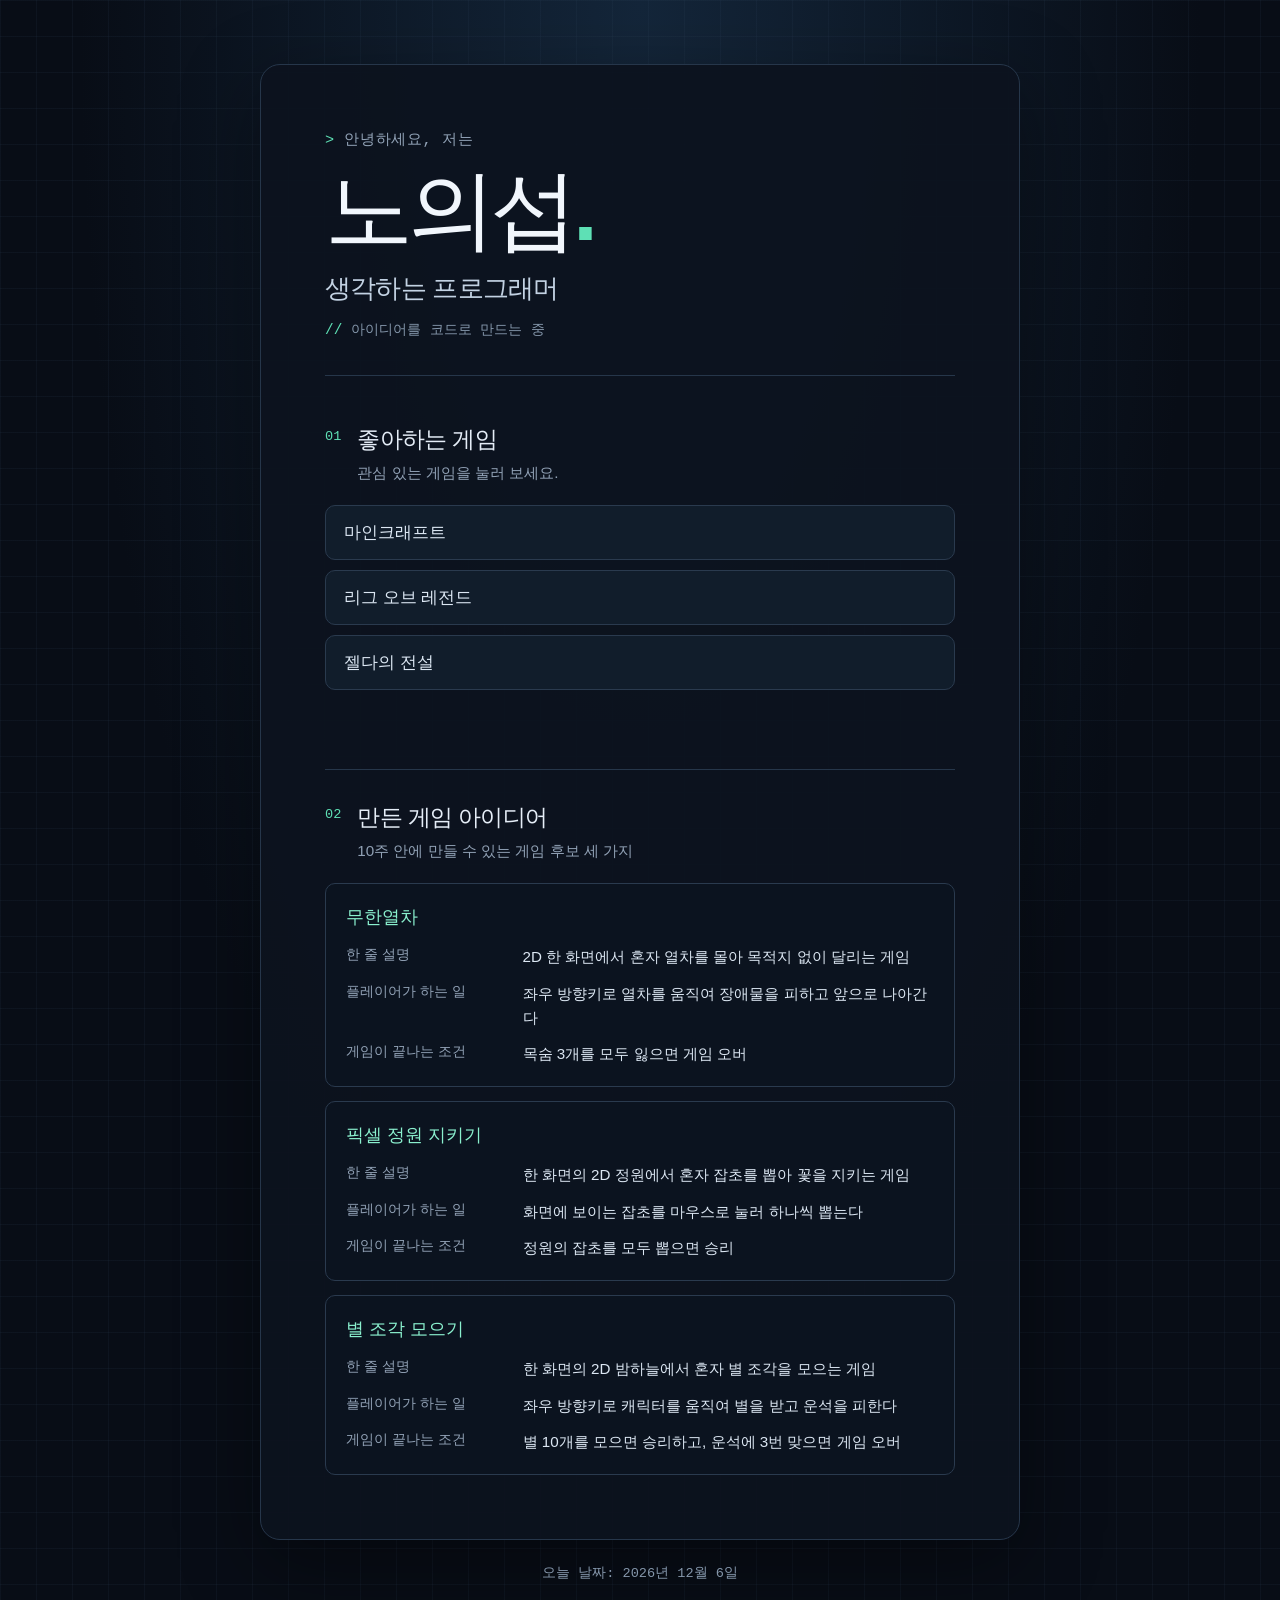
==== index.html @ aa8aa0c6 "Move GitHub Pages entry files to repository root Co-authored-by: Copilot <223556219+Copilot@users.no" ====
<!doctype html>
<html lang="ko">
<head>
  <meta charset="utf-8">
  <meta name="viewport" content="width=device-width, initial-scale=1">
  <meta name="theme-color" content="#111827">
  <title>노의섭 | 생각하는 프로그래머</title>
  <link rel="stylesheet" href="style.css">
  <script src="script.js" defer></script>
</head>
<body>
  <main class="profile">
    <header class="intro">
      <p class="eyebrow"><span class="prompt-mark">&gt;</span> 안녕하세요, 저는</p>
      <h1>노의섭<span class="name-mark">.</span></h1>
      <p class="tagline">생각하는 프로그래머</p>
      <p class="code-note"><span aria-hidden="true">//</span> 아이디어를 코드로 만드는 중</p>
    </header>

    <section class="games" aria-labelledby="games-title">
      <div class="section-heading">
        <span class="section-number">01</span>
        <div>
          <h2 id="games-title">좋아하는 게임</h2>
          <p class="games-hint">관심 있는 게임을 눌러 보세요.</p>
        </div>
      </div>
      <ul class="game-list">
        <li><button class="game-button" type="button">마인크래프트</button></li>
        <li><button class="game-button" type="button">리그 오브 레전드</button></li>
        <li><button class="game-button" type="button">젤다의 전설</button></li>
      </ul>
      <p class="selection-message" aria-live="polite"></p>
    </section>

    <section class="idea" aria-labelledby="idea-title">
      <div class="section-heading">
        <span class="section-number">02</span>
        <div>
          <h2 id="idea-title">만든 게임 아이디어</h2>
          <p class="games-hint">10주 안에 만들 수 있는 게임 후보 세 가지</p>
        </div>
      </div>
      <div class="idea-list">
        <article class="idea-card">
          <h3>무한열차</h3>
          <dl>
            <div><dt>한 줄 설명</dt><dd>2D 한 화면에서 혼자 열차를 몰아 목적지 없이 달리는 게임</dd></div>
            <div><dt>플레이어가 하는 일</dt><dd>좌우 방향키로 열차를 움직여 장애물을 피하고 앞으로 나아간다</dd></div>
            <div><dt>게임이 끝나는 조건</dt><dd>목숨 3개를 모두 잃으면 게임 오버</dd></div>
          </dl>
        </article>
        <article class="idea-card">
          <h3>픽셀 정원 지키기</h3>
          <dl>
            <div><dt>한 줄 설명</dt><dd>한 화면의 2D 정원에서 혼자 잡초를 뽑아 꽃을 지키는 게임</dd></div>
            <div><dt>플레이어가 하는 일</dt><dd>화면에 보이는 잡초를 마우스로 눌러 하나씩 뽑는다</dd></div>
            <div><dt>게임이 끝나는 조건</dt><dd>정원의 잡초를 모두 뽑으면 승리</dd></div>
          </dl>
        </article>
        <article class="idea-card">
          <h3>별 조각 모으기</h3>
          <dl>
            <div><dt>한 줄 설명</dt><dd>한 화면의 2D 밤하늘에서 혼자 별 조각을 모으는 게임</dd></div>
            <div><dt>플레이어가 하는 일</dt><dd>좌우 방향키로 캐릭터를 움직여 별을 받고 운석을 피한다</dd></div>
            <div><dt>게임이 끝나는 조건</dt><dd>별 10개를 모으면 승리하고, 운석에 3번 맞으면 게임 오버</dd></div>
          </dl>
        </article>
      </div>
    </section>
  </main>
  <footer class="page-footer">
    <p>오늘 날짜: <time id="today-date"></time></p>
  </footer>
</body>
</html>
---- style.css ----
:root {
  color-scheme: dark;
  font-family: "Pretendard", "Noto Sans KR", "Malgun Gothic", sans-serif;
  background: #080d16;
  color: #e5edf7;
  font-synthesis: none;
  text-rendering: optimizeLegibility;
}

* {
  box-sizing: border-box;
}

body {
  min-width: 320px;
  min-height: 100vh;
  margin: 0;
  padding: 64px 24px 28px;
  background-color: #080d16;
  background-image:
    linear-gradient(rgb(53 77 104 / 12%) 1px, transparent 1px),
    linear-gradient(90deg, rgb(53 77 104 / 12%) 1px, transparent 1px),
    radial-gradient(ellipse at 50% 0, #14263a 0, transparent 62%);
  background-size: 36px 36px, 36px 36px, auto;
}

.profile {
  width: min(100%, 760px);
  margin: 0 auto;
  padding: clamp(28px, 7vw, 64px);
  border: 1px solid #26364a;
  border-radius: 20px;
  background: rgb(12 19 30 / 94%);
  box-shadow: 0 24px 80px rgb(0 0 0 / 38%);
}

.intro {
  margin-bottom: 48px;
  padding-bottom: 36px;
  border-bottom: 1px solid #26364a;
}

.eyebrow,
.code-note,
.section-number,
.page-footer {
  font-family: "Cascadia Code", "Consolas", monospace;
}

.eyebrow {
  margin: 0 0 12px;
  color: #93a4b8;
  font-size: 0.95rem;
  letter-spacing: 0.04em;
}

.prompt-mark,
.name-mark {
  color: #5ee0b5;
}

h1,
h2,
p {
  margin-top: 0;
}

h1 {
  margin-bottom: 12px;
  color: #f1f6fc;
  font-size: clamp(3.25rem, 10vw, 5.5rem);
  line-height: 1.1;
  letter-spacing: -0.06em;
}

.tagline {
  margin-bottom: 14px;
  color: #c3d2e3;
  font-size: clamp(1.25rem, 4vw, 1.65rem);
  font-weight: 600;
  letter-spacing: -0.03em;
}

.code-note {
  margin-bottom: 0;
  color: #8496aa;
  font-size: 0.9rem;
}

.code-note span {
  color: #5ee0b5;
}

.games {
  margin-bottom: 42px;
}

.section-heading {
  display: flex;
  gap: 16px;
  align-items: flex-start;
  margin-bottom: 20px;
}

.section-number {
  padding-top: 5px;
  color: #5ee0b5;
  font-size: 0.85rem;
}

h2 {
  margin-bottom: 6px;
  color: #e5edf7;
  font-size: 1.45rem;
  letter-spacing: -0.03em;
}

.games-hint {
  margin-bottom: 0;
  color: #91a1b5;
  font-size: 0.95rem;
  line-height: 1.6;
}

.game-list {
  display: grid;
  gap: 10px;
  margin: 0;
  padding: 0;
  list-style: none;
}

.game-button {
  width: 100%;
  padding: 15px 18px;
  border: 1px solid #2a3a4e;
  border-radius: 10px;
  background: #111d2b;
  color: #dce7f3;
  font: inherit;
  font-size: 1.05rem;
  text-align: left;
  cursor: pointer;
  transition: border-color 160ms ease, background-color 160ms ease, color 160ms ease, transform 160ms ease;
}

.game-button:hover,
.game-button:focus-visible {
  border-color: #5ee0b5;
  outline: none;
  transform: translateX(4px);
}

.game-button[aria-pressed="true"] {
  border-color: #5ee0b5;
  background: #12352f;
  color: #8af0ce;
}

.selection-message {
  min-height: 1.5em;
  margin: 14px 0 0;
  color: #8af0ce;
  font-size: 0.95rem;
}

.idea {
  padding-top: 32px;
  border-top: 1px solid #26364a;
}

.idea-list {
  display: grid;
  gap: 14px;
}

.idea-card {
  padding: 20px;
  border: 1px solid #2a3a4e;
  border-radius: 10px;
  background: #0b131f;
}

.idea-card h3 {
  margin: 0 0 16px;
  color: #8af0ce;
  font-size: 1.15rem;
}

.idea-card dl,
.idea-card dd {
  margin: 0;
}

.idea-card dl {
  display: grid;
  gap: 12px;
}

.idea-card dl div {
  display: grid;
  grid-template-columns: minmax(132px, 0.8fr) 2fr;
  gap: 12px;
}

.idea-card dt {
  color: #91a1b5;
  font-size: 0.9rem;
}

.idea-card dd {
  color: #dce7f3;
  font-size: 0.95rem;
  line-height: 1.6;
}

.page-footer {
  margin-top: 24px;
  color: #8496aa;
  font-size: 0.85rem;
  text-align: center;
}

.page-footer p {
  margin: 0;
}

@media (max-width: 480px) {
  body {
    padding: 28px 14px 20px;
  }

  .profile {
    border-radius: 15px;
  }

  .idea-card dl div {
    grid-template-columns: 1fr;
    gap: 4px;
  }
}

@media (prefers-reduced-motion: reduce) {
  *,
  *::before,
  *::after {
    scroll-behavior: auto !important;
    transition-duration: 0.01ms !important;
  }
}
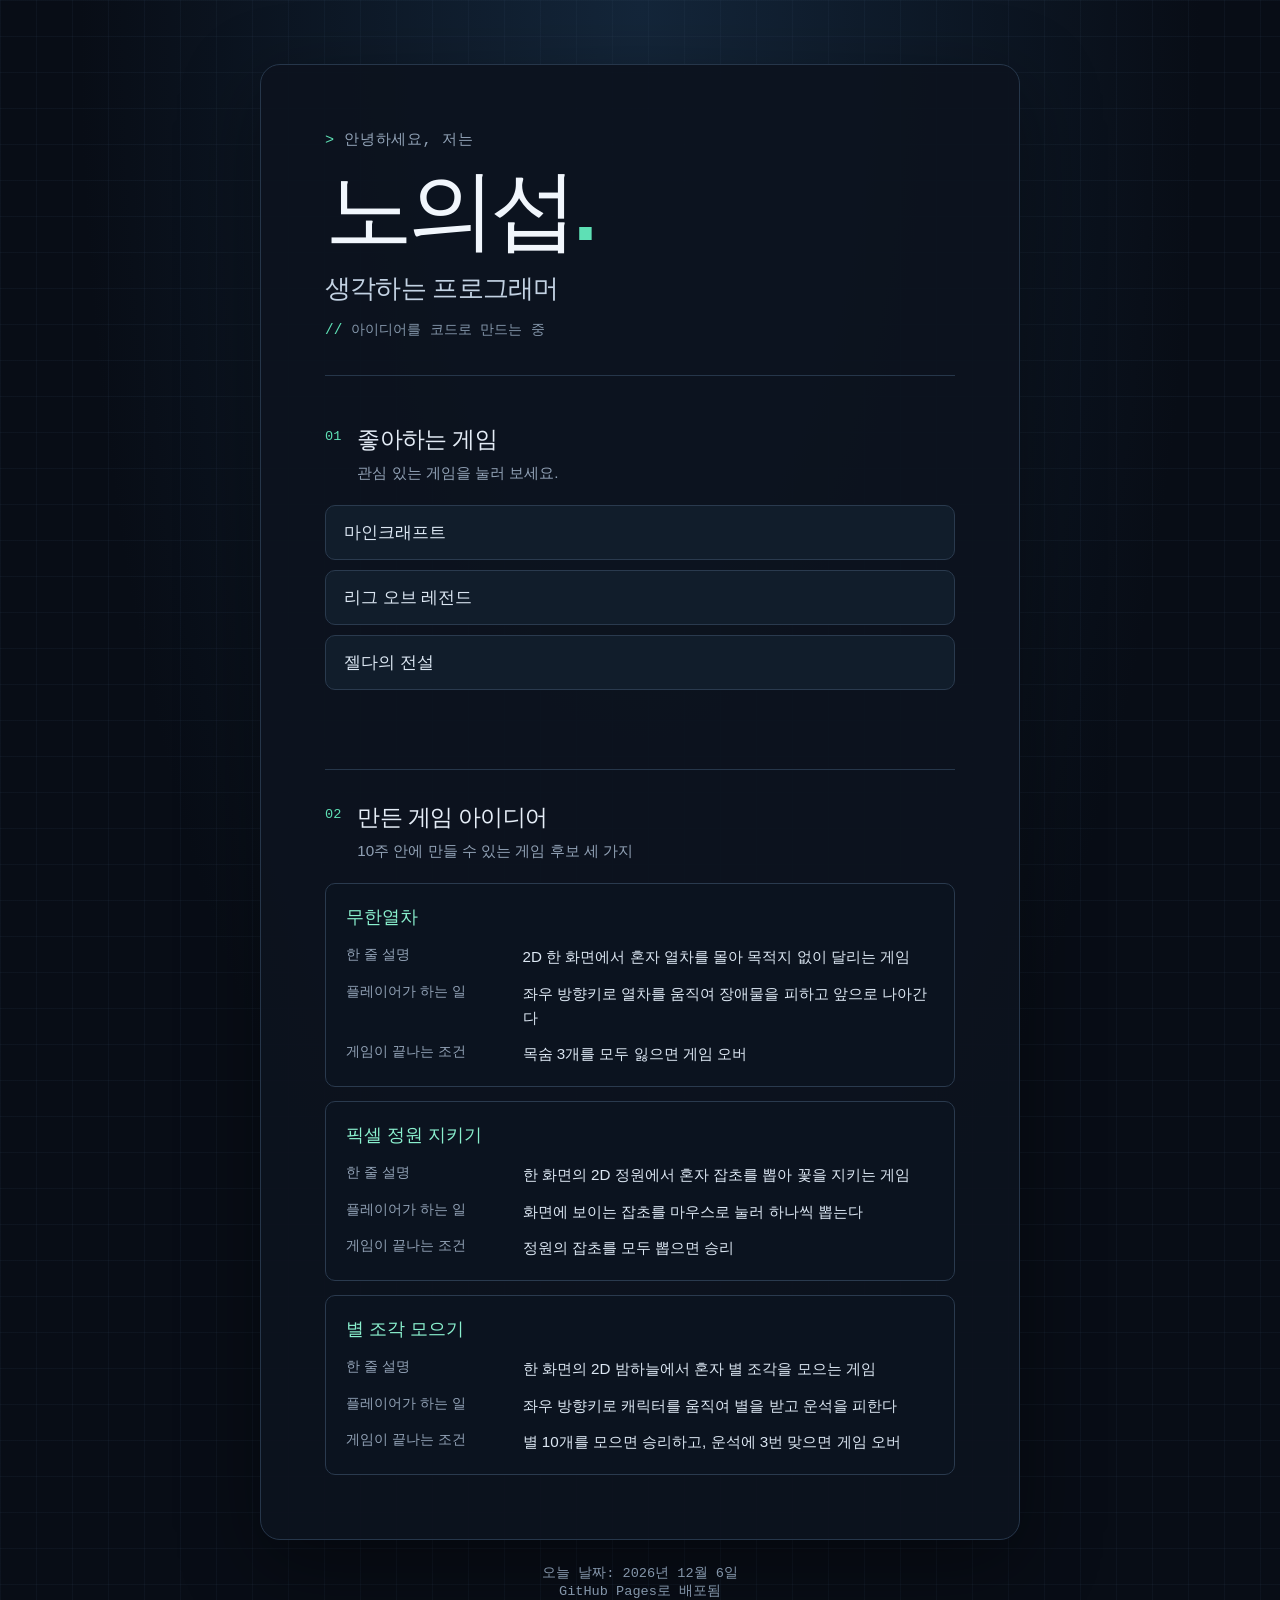
==== commit aeafc31d: "Add GitHub Pages deployment note Co-authored-by: Copilot <223556219+Copilot@users.noreply.github.com" ====
--- a/index.html
+++ b/index.html
@@ -71,6 +71,7 @@
   </main>
   <footer class="page-footer">
     <p>오늘 날짜: <time id="today-date"></time></p>
+    <p>GitHub Pages로 배포됨</p>
   </footer>
 </body>
 </html>
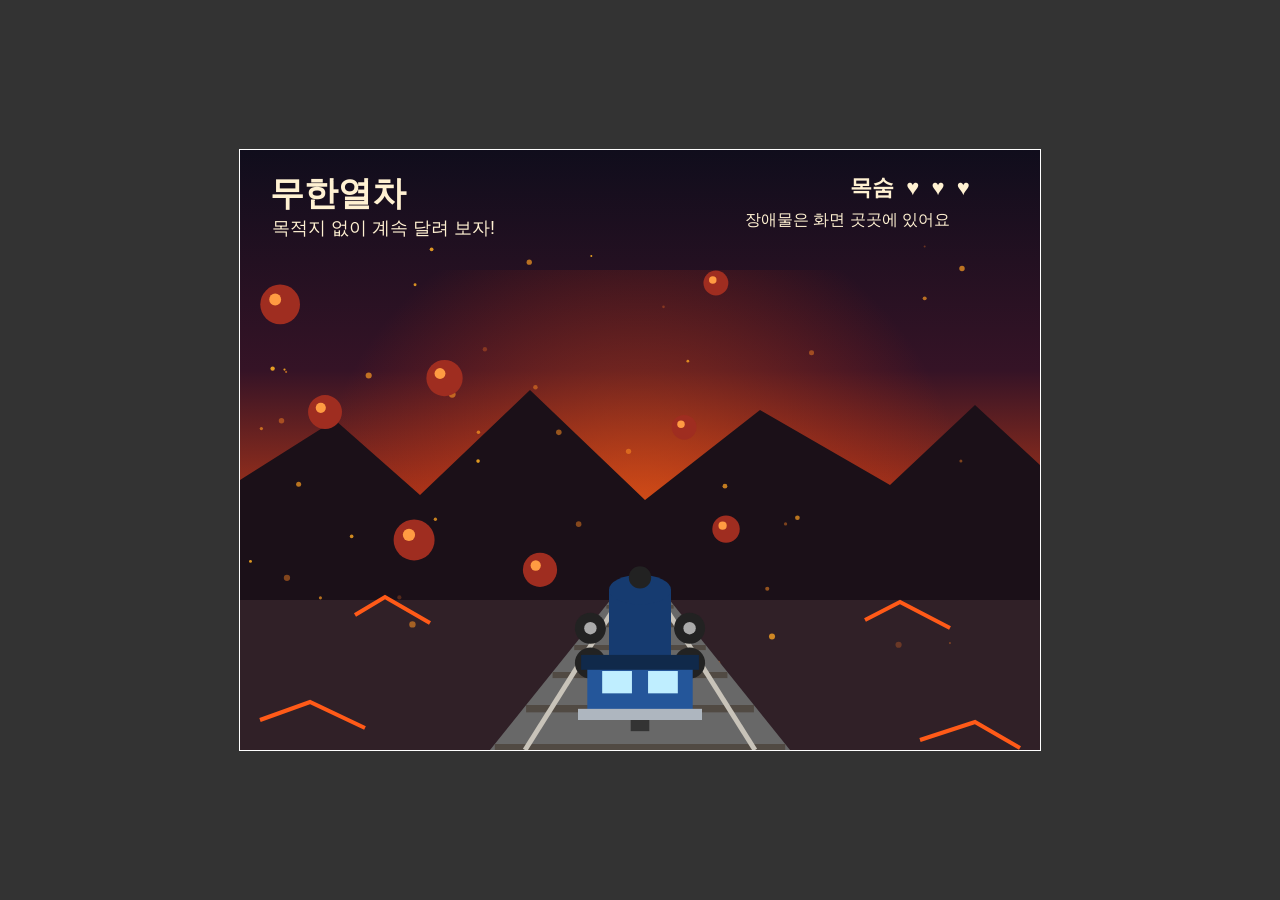
==== commit 38030f7e: "게임 첫 화면 그리기 Co-authored-by: Copilot <223556219+Copilot@users.noreply.github.com>" ====
--- a/index.html
+++ b/index.html
@@ -3,75 +3,11 @@
 <head>
   <meta charset="utf-8">
   <meta name="viewport" content="width=device-width, initial-scale=1">
-  <meta name="theme-color" content="#111827">
-  <title>노의섭 | 생각하는 프로그래머</title>
+  <title>게임</title>
   <link rel="stylesheet" href="style.css">
   <script src="script.js" defer></script>
 </head>
 <body>
-  <main class="profile">
-    <header class="intro">
-      <p class="eyebrow"><span class="prompt-mark">&gt;</span> 안녕하세요, 저는</p>
-      <h1>노의섭<span class="name-mark">.</span></h1>
-      <p class="tagline">생각하는 프로그래머</p>
-      <p class="code-note"><span aria-hidden="true">//</span> 아이디어를 코드로 만드는 중</p>
-    </header>
-
-    <section class="games" aria-labelledby="games-title">
-      <div class="section-heading">
-        <span class="section-number">01</span>
-        <div>
-          <h2 id="games-title">좋아하는 게임</h2>
-          <p class="games-hint">관심 있는 게임을 눌러 보세요.</p>
-        </div>
-      </div>
-      <ul class="game-list">
-        <li><button class="game-button" type="button">마인크래프트</button></li>
-        <li><button class="game-button" type="button">리그 오브 레전드</button></li>
-        <li><button class="game-button" type="button">젤다의 전설</button></li>
-      </ul>
-      <p class="selection-message" aria-live="polite"></p>
-    </section>
-
-    <section class="idea" aria-labelledby="idea-title">
-      <div class="section-heading">
-        <span class="section-number">02</span>
-        <div>
-          <h2 id="idea-title">만든 게임 아이디어</h2>
-          <p class="games-hint">10주 안에 만들 수 있는 게임 후보 세 가지</p>
-        </div>
-      </div>
-      <div class="idea-list">
-        <article class="idea-card">
-          <h3>무한열차</h3>
-          <dl>
-            <div><dt>한 줄 설명</dt><dd>2D 한 화면에서 혼자 열차를 몰아 목적지 없이 달리는 게임</dd></div>
-            <div><dt>플레이어가 하는 일</dt><dd>좌우 방향키로 열차를 움직여 장애물을 피하고 앞으로 나아간다</dd></div>
-            <div><dt>게임이 끝나는 조건</dt><dd>목숨 3개를 모두 잃으면 게임 오버</dd></div>
-          </dl>
-        </article>
-        <article class="idea-card">
-          <h3>픽셀 정원 지키기</h3>
-          <dl>
-            <div><dt>한 줄 설명</dt><dd>한 화면의 2D 정원에서 혼자 잡초를 뽑아 꽃을 지키는 게임</dd></div>
-            <div><dt>플레이어가 하는 일</dt><dd>화면에 보이는 잡초를 마우스로 눌러 하나씩 뽑는다</dd></div>
-            <div><dt>게임이 끝나는 조건</dt><dd>정원의 잡초를 모두 뽑으면 승리</dd></div>
-          </dl>
-        </article>
-        <article class="idea-card">
-          <h3>별 조각 모으기</h3>
-          <dl>
-            <div><dt>한 줄 설명</dt><dd>한 화면의 2D 밤하늘에서 혼자 별 조각을 모으는 게임</dd></div>
-            <div><dt>플레이어가 하는 일</dt><dd>좌우 방향키로 캐릭터를 움직여 별을 받고 운석을 피한다</dd></div>
-            <div><dt>게임이 끝나는 조건</dt><dd>별 10개를 모으면 승리하고, 운석에 3번 맞으면 게임 오버</dd></div>
-          </dl>
-        </article>
-      </div>
-    </section>
-  </main>
-  <footer class="page-footer">
-    <p>오늘 날짜: <time id="today-date"></time></p>
-    <p>GitHub Pages로 배포됨</p>
-  </footer>
+  <canvas id="game" width="800" height="600"></canvas>
 </body>
 </html>
--- a/style.css
+++ b/style.css
@@ -1,250 +1,12 @@
-:root {
-  color-scheme: dark;
-  font-family: "Pretendard", "Noto Sans KR", "Malgun Gothic", sans-serif;
-  background: #080d16;
-  color: #e5edf7;
-  font-synthesis: none;
-  text-rendering: optimizeLegibility;
+body {
+  display: flex;
+  min-height: 100vh;
+  margin: 0;
+  align-items: center;
+  justify-content: center;
+  background-color: #333;
 }
 
-* {
-  box-sizing: border-box;
+canvas {
+  border: 1px solid #fff;
 }
-
-body {
-  min-width: 320px;
-  min-height: 100vh;
-  margin: 0;
-  padding: 64px 24px 28px;
-  background-color: #080d16;
-  background-image:
-    linear-gradient(rgb(53 77 104 / 12%) 1px, transparent 1px),
-    linear-gradient(90deg, rgb(53 77 104 / 12%) 1px, transparent 1px),
-    radial-gradient(ellipse at 50% 0, #14263a 0, transparent 62%);
-  background-size: 36px 36px, 36px 36px, auto;
-}
-
-.profile {
-  width: min(100%, 760px);
-  margin: 0 auto;
-  padding: clamp(28px, 7vw, 64px);
-  border: 1px solid #26364a;
-  border-radius: 20px;
-  background: rgb(12 19 30 / 94%);
-  box-shadow: 0 24px 80px rgb(0 0 0 / 38%);
-}
-
-.intro {
-  margin-bottom: 48px;
-  padding-bottom: 36px;
-  border-bottom: 1px solid #26364a;
-}
-
-.eyebrow,
-.code-note,
-.section-number,
-.page-footer {
-  font-family: "Cascadia Code", "Consolas", monospace;
-}
-
-.eyebrow {
-  margin: 0 0 12px;
-  color: #93a4b8;
-  font-size: 0.95rem;
-  letter-spacing: 0.04em;
-}
-
-.prompt-mark,
-.name-mark {
-  color: #5ee0b5;
-}
-
-h1,
-h2,
-p {
-  margin-top: 0;
-}
-
-h1 {
-  margin-bottom: 12px;
-  color: #f1f6fc;
-  font-size: clamp(3.25rem, 10vw, 5.5rem);
-  line-height: 1.1;
-  letter-spacing: -0.06em;
-}
-
-.tagline {
-  margin-bottom: 14px;
-  color: #c3d2e3;
-  font-size: clamp(1.25rem, 4vw, 1.65rem);
-  font-weight: 600;
-  letter-spacing: -0.03em;
-}
-
-.code-note {
-  margin-bottom: 0;
-  color: #8496aa;
-  font-size: 0.9rem;
-}
-
-.code-note span {
-  color: #5ee0b5;
-}
-
-.games {
-  margin-bottom: 42px;
-}
-
-.section-heading {
-  display: flex;
-  gap: 16px;
-  align-items: flex-start;
-  margin-bottom: 20px;
-}
-
-.section-number {
-  padding-top: 5px;
-  color: #5ee0b5;
-  font-size: 0.85rem;
-}
-
-h2 {
-  margin-bottom: 6px;
-  color: #e5edf7;
-  font-size: 1.45rem;
-  letter-spacing: -0.03em;
-}
-
-.games-hint {
-  margin-bottom: 0;
-  color: #91a1b5;
-  font-size: 0.95rem;
-  line-height: 1.6;
-}
-
-.game-list {
-  display: grid;
-  gap: 10px;
-  margin: 0;
-  padding: 0;
-  list-style: none;
-}
-
-.game-button {
-  width: 100%;
-  padding: 15px 18px;
-  border: 1px solid #2a3a4e;
-  border-radius: 10px;
-  background: #111d2b;
-  color: #dce7f3;
-  font: inherit;
-  font-size: 1.05rem;
-  text-align: left;
-  cursor: pointer;
-  transition: border-color 160ms ease, background-color 160ms ease, color 160ms ease, transform 160ms ease;
-}
-
-.game-button:hover,
-.game-button:focus-visible {
-  border-color: #5ee0b5;
-  outline: none;
-  transform: translateX(4px);
-}
-
-.game-button[aria-pressed="true"] {
-  border-color: #5ee0b5;
-  background: #12352f;
-  color: #8af0ce;
-}
-
-.selection-message {
-  min-height: 1.5em;
-  margin: 14px 0 0;
-  color: #8af0ce;
-  font-size: 0.95rem;
-}
-
-.idea {
-  padding-top: 32px;
-  border-top: 1px solid #26364a;
-}
-
-.idea-list {
-  display: grid;
-  gap: 14px;
-}
-
-.idea-card {
-  padding: 20px;
-  border: 1px solid #2a3a4e;
-  border-radius: 10px;
-  background: #0b131f;
-}
-
-.idea-card h3 {
-  margin: 0 0 16px;
-  color: #8af0ce;
-  font-size: 1.15rem;
-}
-
-.idea-card dl,
-.idea-card dd {
-  margin: 0;
-}
-
-.idea-card dl {
-  display: grid;
-  gap: 12px;
-}
-
-.idea-card dl div {
-  display: grid;
-  grid-template-columns: minmax(132px, 0.8fr) 2fr;
-  gap: 12px;
-}
-
-.idea-card dt {
-  color: #91a1b5;
-  font-size: 0.9rem;
-}
-
-.idea-card dd {
-  color: #dce7f3;
-  font-size: 0.95rem;
-  line-height: 1.6;
-}
-
-.page-footer {
-  margin-top: 24px;
-  color: #8496aa;
-  font-size: 0.85rem;
-  text-align: center;
-}
-
-.page-footer p {
-  margin: 0;
-}
-
-@media (max-width: 480px) {
-  body {
-    padding: 28px 14px 20px;
-  }
-
-  .profile {
-    border-radius: 15px;
-  }
-
-  .idea-card dl div {
-    grid-template-columns: 1fr;
-    gap: 4px;
-  }
-}
-
-@media (prefers-reduced-motion: reduce) {
-  *,
-  *::before,
-  *::after {
-    scroll-behavior: auto !important;
-    transition-duration: 0.01ms !important;
-  }
-}
